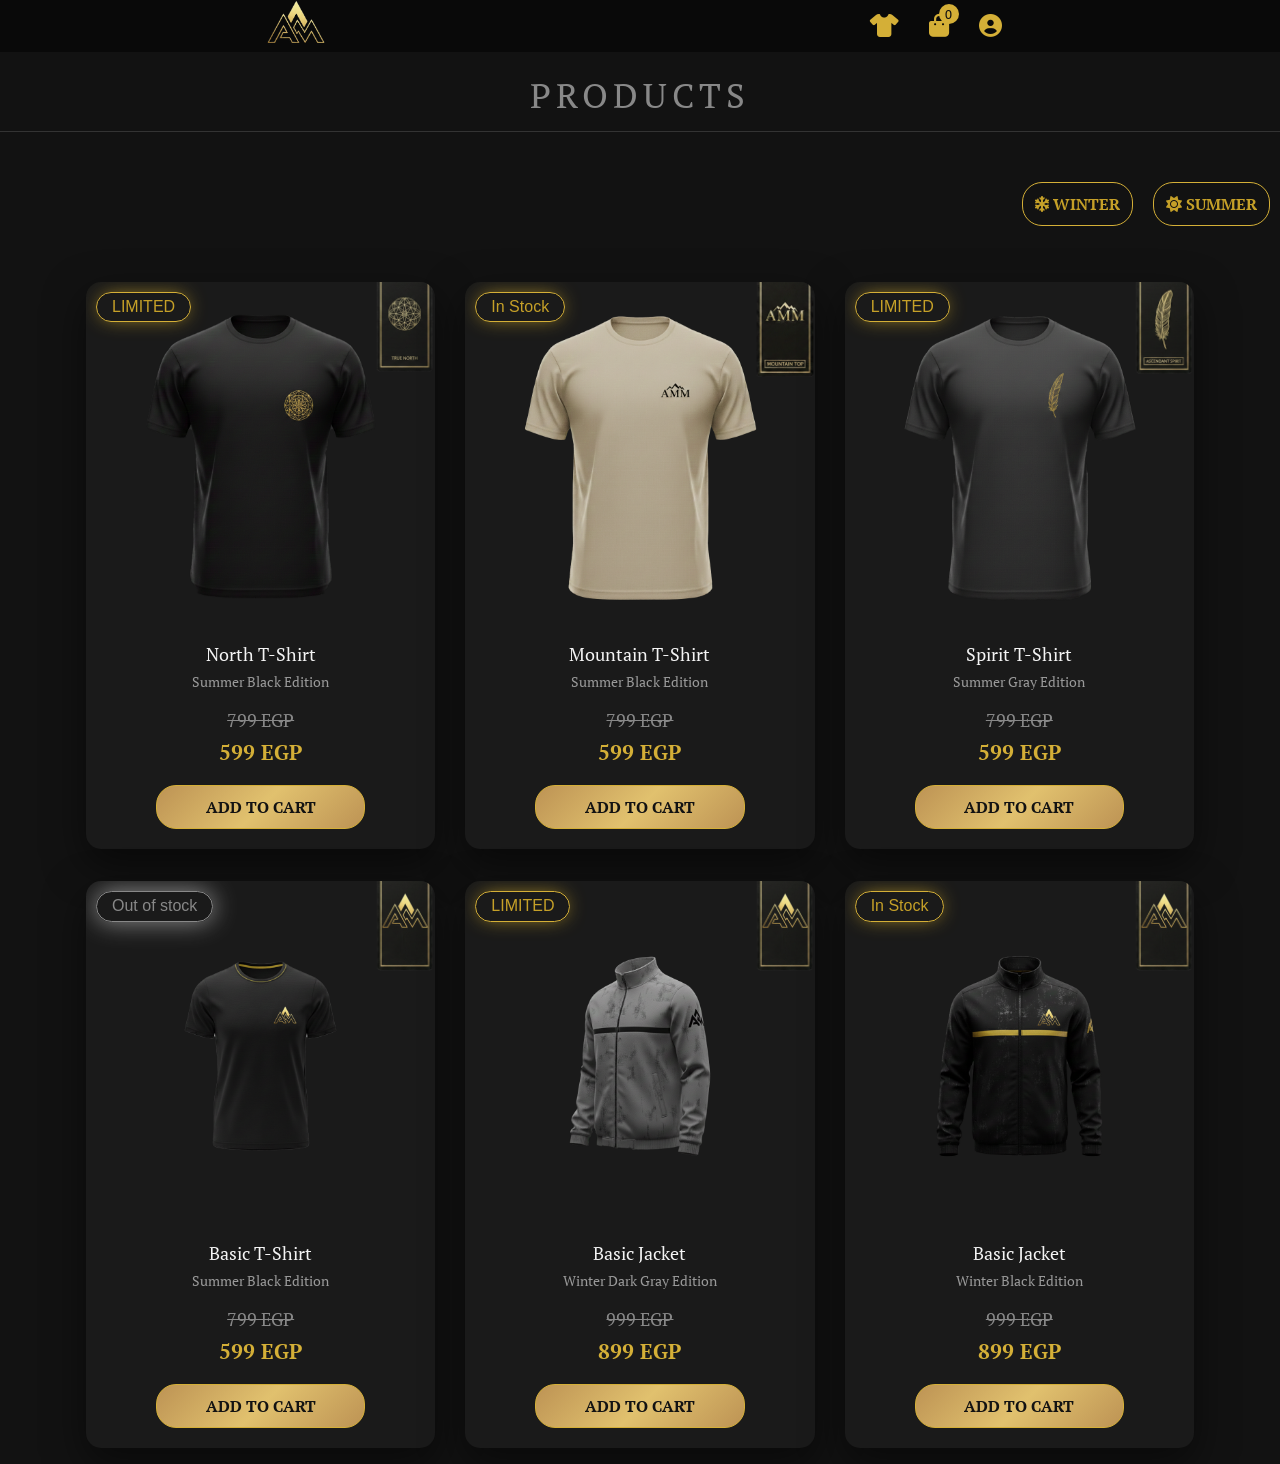
==== itm.html @ 17aece39 "test upload" ====
<!DOCTYPE html>
<html lang="en">
<head>
    <meta charset="UTF-8">
    <meta name="viewport" content="width=device-width, initial-scale=1.0">
    <!-- Add google font here  -->
    <link rel="preconnect" href="https://fonts.googleapis.com">
    <link rel="preconnect" href="https://fonts.gstatic.com" crossorigin>
    <link href="https://fonts.googleapis.com/css2?family=PT+Serif:ital,wght@0,400;0,700;1,400;1,700&display=swap" rel="stylesheet">
    <link rel="stylesheet" href="css/itm.css">
    <link rel="stylesheet" href="css/all.min.css">
    <link rel="stylesheet" href="css/normalize.css">
    <link rel="stylesheet" href="css/main.css">
    <link rel="Icon" href="design/logo.png">
    <title>AMM Store</title>
</head>
<body>
    <!-- Start Cart  -->
    <div class="cart" id="cart">
    </div>
    <!-- End Cart  -->
    <!-- start checkout popup  -->
    <div class="popup" id="checkout">
    </div>
    <!-- end checkout popup  -->
    <!-- Start nav bar section  -->
    <nav class="nav-bar" id="navBar">
    </nav>
    <!-- End nav bar section  -->
    <header>
        <h1>Products</h1>
    </header>
    <section class="products">
        <div class="buttons">
            <a href="#winterSection" class="btn " id="winterBtn" ><i class="fa-solid fa-snowflake"></i> Winter</a>
            <a href="#summerSection" class="btn " id="summerBtn"><i class="fa-solid fa-sun"></i> Summer</a>
        </div>
        <div class="container grid-system-3  " id="summerSection">

        </div>
        <div class="container grid-system-3" id="winterSection" >

        </div>
    </section>
    <script src="js/products.js"></script>
    <script src="js/main.js"></script>
    <script src="js/logic.js"></script>
</body>
</html>
---- css/itm.css ----
*{
    margin: 0;
    padding: 0;
    box-sizing: border-box;
    list-style: none;
    text-decoration: none;
}

html{
    scroll-behavior: smooth;
}
:root {
    --bg-primary: #121212;   
    --bg-secondary: #1a1a1a; 
    --gold-primary: #d4af37;
    --gold-gradient: linear-gradient(135deg, #bd9354 0%, #e1c16e 50%, #bd9354 100%);
    --text-main: #f4f4f4;  
    --text-muted: #888888;   
    --accent-gold: #c5a028;
}
::-webkit-scrollbar{
    width: 15px;
}
::-webkit-scrollbar-track{
    background-color: var(--bg-primary);
}
::-webkit-scrollbar-thumb{
    background: var(--gold-gradient);
}

body{
    font-family: "PT Serif", sans-serif;
    background-color: var(--bg-primary);
}
/* Start navbar styles */

/* End navbar styles */
header {
    text-align: center;
    margin-bottom: 50px;
}

header h1 {
    font-size: 2.2rem;
    letter-spacing: 6px;
    font-weight: normal;
    color: var(--text-muted);
    text-transform: uppercase;
    border-bottom: 1px solid #333;
    padding-bottom: 15px;
    letter-spacing: 5px;
}
.products{
    margin-top: 50px;

}
.products .buttons{
    display: flex;
    align-items: center;
    gap: 20px;
    justify-content: flex-end;
    margin-right: 10px;
    margin-bottom: 20px;
}

.btn{
    padding: 12px;
    background: transparent;
    border: 1px solid var(--gold-primary);
    color: var(--accent-gold);
    cursor: pointer;
    font-weight: bold;
    transition: 0.3s;
    text-transform: uppercase;
    border-radius: 20px;
    margin-bottom: 20px;
    cursor: pointer;
}
.active{
    color: black;
    background-color: var(--gold-primary);
}
---- css/main.css ----
*{
    margin: 0;
    padding: 0;
    box-sizing: border-box;
    list-style: none;
    text-decoration: none;
}

html{
    scroll-behavior: smooth;
}
:root {
    --bg-primary: #121212;   
    --bg-secondary: #1a1a1a; 
    --gold-primary: #d4af37;
    --gold-gradient: linear-gradient(135deg, #bd9354 0%, #e1c16e 50%, #bd9354 100%);
    --text-main: #f4f4f4;  
    --text-muted: #888888;   
    --accent-gold: #c5a028;
}
::-webkit-scrollbar{
    width: 15px;
}
::-webkit-scrollbar-track{
    background-color: var(--bg-primary);
}
::-webkit-scrollbar-thumb{
    background: var(--gold-gradient);
}

body{
    font-family: "PT Serif", serif;
    font-weight: 400;
    background-color: var(--bg-primary);
}

button{
    border: 0;
    background: 0;
}

/* Mobile First Approach (recommended) */
.container {
    width: 100%;
    padding: 1rem;
}

/* Tablet */
@media (min-width: 768px) {
    .container {
        max-width: 720px;
        margin: 0 auto;
    }
}

/* Desktop */
@media (min-width: 1024px) {
    .container {
        max-width: 960px;
    }
}

/* Large Desktop */
@media (min-width: 1200px) {
    .container {
        max-width: 1140px;
    }
}


/* Start Cart styles */
.cart{
    position: fixed;
    top: 0;
    right: -370px;
    bottom: 0;
    z-index: 100;
    background: var(--bg-primary);
    color: var(--text-main);
    border-left: 1px solid var(--text-muted);
    width: 370px;
    padding: 30px;
    display: flex;
    flex-direction: column;
    justify-content: space-between;
    transition: 0.3s ease-in-out;
    text-transform: uppercase;
    
}
.cart.active{
    right: 0;
}

.cart .top_cart{
    display: flex;
    align-items: center;
    justify-content: space-between;
}

.cart .top_cart .close_cart i{
    cursor: pointer;
    font-size: 30px;
}
.cart .top_cart h3{
    font-size: 19px;
    letter-spacing: 4px;
}
.cart .top_cart h3 span{
    color: var(--accent-gold);
}


.cart .items_of_cart{
    padding: 20px 0;
    border-block: 1px solid var(--text-muted);
    margin-block: 20px;
    height: 100%;
    overflow-y: auto;
}

.cart .items_of_cart .item_cart{
    display: flex;
    gap: 20px;
    align-items: center;
    justify-content: flex-start;
    height: 125px;
    border-bottom: 1px solid var(--text-muted);
}
.cart .items_of_cart .item_cart:last-child{
    border-bottom: 0;
    margin-bottom: 0;
}
.cart .items_of_cart .item_cart img{
    width: 85px;
}
.cart .items_of_cart .item_cart .content{
    display: flex;
    flex-direction: column;
    gap: 10px;
    width: 100%;
}
.cart .items_of_cart .item_cart .content .price_cart{
    color: var(--gold-primary);
    font-size: 17px;
    font-weight: bold;
}
.cart .items_of_cart .item_cart h4{
    margin-bottom: 10px;
    font-weight: 600;
    font-size: 14px;
    overflow: hidden;
    text-overflow: ellipsis;
    display: -webkit-box;
}
.cart .items_of_cart .item_cart .delete_item i{
    font-size: 22px;
    cursor: pointer;
    color: var(--text-muted);
    transition: 0.3s;
    margin-left: 5px;
}
.cart .items_of_cart .item_cart .delete_item i:hover{
    color: darkred;
}

.cart .items_of_cart .item_cart .quantity_control{
    display: flex;
    align-self: center;
    gap: 5px;
    margin-top: 5px;
}

.cart .items_of_cart .item_cart .quantity_control span{
    font-size: 18px;
    min-width: 40px;
    display: flex;
    justify-content: center;
    align-items: center;
}

.cart .items_of_cart .item_cart .quantity_control  button{
    width: 27px;
    height: 27px;
    display: flex;
    align-items: center;
    justify-content: center;
    cursor: pointer;
    font-size: 20px;
    border-radius: 20px;
    background-color: var(--bg-secondary);
    color: var(--gold-primary);
    border: 1px solid var(--gold-primary);
}
.cart .bottom_cart .total{
    display: flex;
    justify-content: space-between;
    margin-bottom: 30px;
}
.cart .bottom_cart .price_cart_total{
    color: var(--gold-primary);
    font-size: 20px;
}

.cart .bottom_cart .button_cart{
    display: flex;
    justify-content: space-between;
    align-items: center;
    gap: 20px;
    transition: 0.3s;
}



.cart .bottom_cart .button_cart .btn_cart{
    cursor: pointer;
    transition: 0.3s;
    background: var(--gold-gradient);
    color: black;
    padding: 10px 20px;
    border-radius: 20px;
    text-transform: uppercase;
    text-align: center;
}

.cart .button_cart .checkout{
    background: var(--gold-gradient);

}
.cart .button_cart .checkout.empty{
    pointer-events: none;
    opacity: 0.6;

}
.cart .bottom_cart .button_cart .trans_bg{
    background: transparent;
    color: var(--gold-primary);
    border: 1px solid var(--accent-gold);
}

@media (max-width: 768px){
    .cart{
        width: 100%;
        right: -100%;
    }
    
}
@media (min-width: 1200px){
    .cart .bottom_cart .checkout:hover,
    .cart .bottom_cart .trans_bg:hover{
        scale: 1.1;
    }

}

/* End Cart styles */

/* Start navbar styles */
.nav-bar{
    display: flex;
    justify-content: space-around;
    align-items: center;
    background: rgba(0, 0, 0, 0.5);
    position: sticky;
    top: 0;
    z-index: 10;
}

.nav-bar .logo img{
    width: 64px;
}
.nav-bar  ul{
    display: flex;
    text-align: center;
}
.nav-bar ul li{
    margin: 0px 15px;
}
.nav-bar li i{
    color: var(--gold-primary);
    font-size: 23px;
    cursor: pointer;
}
li.cart-icon{
    position: relative;
}

.nav-bar ul span.count{
    position: absolute;
    top: -10px;
    right: -10px;
    width: 20px;
    height: 20px;
    text-align: center;
    line-height: 20px;
    background: var(--gold-primary);
    color: var(--bg-primary);
    font-size: 13px;
    border-radius: 100%;
}




/* End navbar styles */

/* Start popup styles  */


/* start popup and Checkout form style */
.popup {
    position: fixed;
    top: 0;
    left: 0;
    width: 100%;
    height: 100%;
    background-color: rgba(0, 0, 0, 0.6);
    display: flex;
    justify-content: center;
    align-items: center;
    z-index: 1000;
    opacity: 0;
    visibility: hidden;
    transition: opacity 0.3s ease, visibility 0.3s ease;
}
        
.popup.active {
    opacity: 1;
    visibility: visible;
    transform: scale(1);
}
/* end popup style */

.checkout-container {
    width: 100%;
    max-width: 500px;
    color: var(--text-main);
    padding: 40px;
    background: var(--bg-primary);
    border-radius: 20px;
    box-shadow: 0 20px 50px rgba(0, 0, 0, 0.5);
    border: 1px solid rgba(172, 121, 27, 0.1); 
}

.brand-header {
    text-align: center;
    margin-bottom: 40px;
}

.brand-header h1 {
    font-size: 2.5rem;
    letter-spacing: 5px;
    margin: 0 0 10px 0;
    color: var(--accent-gold);
}

.brand-header p {
    font-size: 0.7rem;
    letter-spacing: 4px;
    color: var(--text-gray);
}

.luxury-form .form-group {
    margin-bottom: 25px;
}

.luxury-form label {
    display: block;
    margin-bottom: 8px;
    letter-spacing: 2px;
    font-size: 0.9rem;
    color: var(--text-gray);
    font-weight: 300;
}

.luxury-form input, 
.luxury-form textarea {
    width: 100%;
    padding: 12px 15px;
    background: #1d1d1d;
    border: 1px solid var(--text-muted);
    border-radius: 8px;
    color: white;
    resize: none;
    font-family: 'Cairo', sans-serif;
    transition: all 0.3s ease;
}

.luxury-form input:focus, 
.luxury-form textarea:focus {
    border-color: var(--accent-gold);
    background: #252525;
    outline: none;
}

.form-row {
    display: grid;
    grid-template-columns: 1fr 1fr;
    gap: 15px;
}

.price-summary {
    text-align: center;
    text-transform: uppercase;
    font-size: 0.9rem;
    color: var(--text-gray);
    margin-bottom: 20px;
}


.price-summary span {
    color: var(--accent-gold);
    font-weight: bold;
    font-size: 1.1rem;
}
.buy-button {
    width: 100%;
    padding: 15px;
    background: var(--gold-gradient);
    border: none;
    border-radius: 8px;
    color: #000;
    font-size: 1.1rem;
    font-weight: 700;
    cursor: pointer;
    transition: transform 0.2s ease, box-shadow 0.2s ease;
    text-transform: uppercase;
}
.cancel-btn {
    background: transparent;
    width: 100%;
    cursor: pointer;
    padding: 15px;
    color: var(--text-muted);
    border-radius: 8px;
    border: 1px solid var(--text-muted);
    margin-top: 10px;
    transition: background 0.3s ease, color 0.3s ease, border-color 0.3s ease;

}
.buy-button:hover {
    transform: translateY(-1px);
    box-shadow: 0 -5px 20px rgba(197, 160, 89, 0.3);
}
.cancel-btn:hover {
    color: var(--text-white);
    border-color: var(--accent-gold);
}
.buy-button:active {
    transform: translateY(0);
}

@media (max-width: 768px) {
    .checkout-container {
        padding: 30px 20px;
    }
}

@media (max-width: 480px) {
    .form-row {
        grid-template-columns: 1fr;
    }
}

/* End popup and Checkout form styles  */






/* Start Hero Section  */
.hero{
    background-image: url("../design/background.png");
    background-position: center;
    object-fit: cover;
    background-size: cover ;
    height: 100vh;
    position: relative;
}

.overlay{
    position: absolute;
    left: 0;
    top: 0;
    width: 100%;
    height: 100%;
    background-color: rgb(0 0 0 / 58%);
}

.hero .text{
    position: absolute;
    left: 50%;
    top: 50%;
    text-align: center;
    transform: translate(-50%, -50%);
    color: var(--text-main);
}
.hero .text h1{
    font-size: 55px;
    margin-bottom: 10px;
    text-transform: uppercase;
    letter-spacing: 5px;
}
.hero .text h3{
    font-size: 26px ;
    text-transform: uppercase;
    margin-bottom: 20px;
    letter-spacing: 5px;
}

.hero .shop-btn{
    background: var(--gold-gradient);
    color: black;
    padding: 14px 25px;
    border-radius: 20px;
    font-size: 17px;
    text-transform: uppercase;
}

/* End Hero Section  */
/* Start items Section  */
.items{
    margin: 50px auto;
}
.grid-system-3{
    display: grid;
    grid-template-columns: repeat(auto-fill, minmax(300px , 1fr));
    gap: 30px;

}
.title{
    color: var(--text-main);
    text-align: center;
    margin-bottom: 15px;
    text-transform: uppercase;
    font-weight: normal;
    letter-spacing: 5px;

}
.product-card {
    background: var(--bg-secondary);
    text-align: center;
    border-radius: 15px;
    transition: all 0.4s ease;
    position: relative;
    overflow: hidden;
    transition: all 0.3s;
}
@media (min-width: 1024px) {
    .product-card:hover{
        border: 1px solid var(--gold-primary);
        transform: translateY(-3px);
    }
    
    /* .product-card:hover .icon{
        top: -70px;
    } */
}



.product-card {
    box-shadow: 0 15px 40px rgba(0, 0, 0, 0.5);
}

.icon{
    position: absolute;
    background-color: var(--main-color);
    color: white;
    font-weight: bold;
    right: -95px;
    top: -130px;
    transition: all 0.3s ease-out;
}
.icon img{
    width: 250px;
}
.status-icon{
    position: absolute;
    background:transparent;
    font-family: sans-serif;
    border: 1px solid var(--gold-primary);
    padding: 5px 15px;
    border-radius: 20px;
    left: 10px;
    top: 10px;
    transition: all 0.3s ease-out;
}

.in-stock{
    box-shadow: 0px 0px 20px -5px var(--accent-gold);
    color: var(--accent-gold);
}

.out-stock{
    box-shadow: 0px 0px 25px 1px var(--text-muted);
    color: var(--text-muted);
    border-color: var(--text-muted);
}
.product-img img{
    width: 100%;
    height: auto;
    border-radius: 10px;
    object-fit: cover;
    transition: all 0.3s;
}

.size-palette{
    display: flex;
    align-items: center;
    justify-content: center;
    gap: 7px;
}
.size-palette .active{
    border: 3px solid var(--accent-gold);
    color: var(--accent-gold);
    background: transparent;
}
.size{
    border: 2px solid var(--text-main);
    border-radius: 50%;
    color: var(--text-main);
    transition: all 0.3s;
    cursor: pointer;
    padding: 10px;
    text-transform: uppercase;
    font-weight: bold;
}

.product-title {
    font-size: 1.1rem;
    color: var(--text-main);
    margin: 10px 0;
    font-weight: 400;
}

.product-desc {
    font-size: 0.85rem;
    color: #999;
    margin-bottom: 20px;
}

.price {
    display: block;
    font-size: 1.3rem;
    font-weight: bold;
    color: var(--gold-primary);
    margin-bottom: 20px;
}

.unactive{
    display: block;
    font-size: 1.1rem;
    margin-bottom: 10px;
    color: var(--text-muted);
    text-decoration: line-through;
}


.buy-btn {
    width: 60%;
    padding: 12px;
    background: var(--gold-gradient);
    border: 1px solid var(--gold-primary);
    color: var(--bg-primary);
    cursor: pointer;
    font-weight: bold;
    text-transform: uppercase;
    transition: all 0.3s;
    border-radius: 20px;
    margin-bottom: 20px;
    cursor: pointer;
}

.buy-btn.in-cart{
    background: transparent;
    color: var(--gold-primary);
    border: 2px solid var(--accent-gold);
    pointer-events: none;
}

/* End items Section  */



/* footer */
.amm-footer {
    background-color: #000000; 
    font-family: 'Poppins', sans-serif; 
    padding: 60px 0 20px 0;
    margin-top: 50px; 
    border-top: 1px solid #c5a059; 
}

.footer-container {
    max-width: 1200px;
    margin: 0 auto;
    padding: 0 20px;
}

.footer-section {
    flex: 1;
    margin-bottom: 30px;
    min-width: 250px; 
    padding: 0 15px;
}



.social-contact-section {
    text-align: center;
    background-color: transparent; 
}


.social-contact-section h2 {
    color: #333;
    font-family: 'Arial', sans-serif;
    font-size: 28px;
    margin-bottom: 30px;
}


.social-container {
    display: flex;
    justify-content: center;
    gap: 20px; 
}


.social-item {
    text-decoration: none;
    display: flex;
    align-items: center;
    justify-content: center;
    width: 70px;
    height: 70px;
    background-color: var(--bg-secondary);
    border: 1px solid var(--bg-secondary7) ; 
    border-radius: 50%;
    transition: transform 0.3s ease, box-shadow 0.3s ease;
}

.icon-circle {
    width: 50px;
    height: 50px;
    background-color: var(--gold-primary); 
    border-radius: 50%;
    display: flex;
    align-items: center;
    justify-content: center;
}

.icon-circle i {
    color: #000; 
    font-size: 22px;
}


.social-item:hover {
    transform: translateY(-5px); 
    box-shadow: 0 10px 20px rgba(0,0,0,0.1);
}

.social-item:hover .icon-circle {
    background-color: #000; 
}

.social-item:hover .icon-circle i {
    color: #f6e80a;
}

.social-icon {
    display: flex;
    align-items: center;
    justify-content: center;
    width: 40px;
    height: 40px;
    border: 1px solid #c5a059; 
    border-radius: 50%;
    color: #c5a059;
    text-decoration: none;
    font-size: 14px;
    transition: all 0.3s ease;
}

.social-icon:hover {
    background-color: #c5a059; 
    color: #000000; 
}

.contact-info {
    font-size: 14px;
    color: #cccccc;
}


.footer-bottom {
    text-align: center;
    margin-top: 40px;
    padding-top: 20px;
    border-top: 1px solid #333; 
}

.footer-bottom p {
    font-size: 12px;
    color: #888888;
}


@media (max-width: 768px) {
    .footer-container {
        flex-direction: column;
        text-align: center;
    }
    .footer-section h3::after {
        margin: 5px auto 0 auto;
    }
    .social-icons {
        justify-content: center;
    }
}
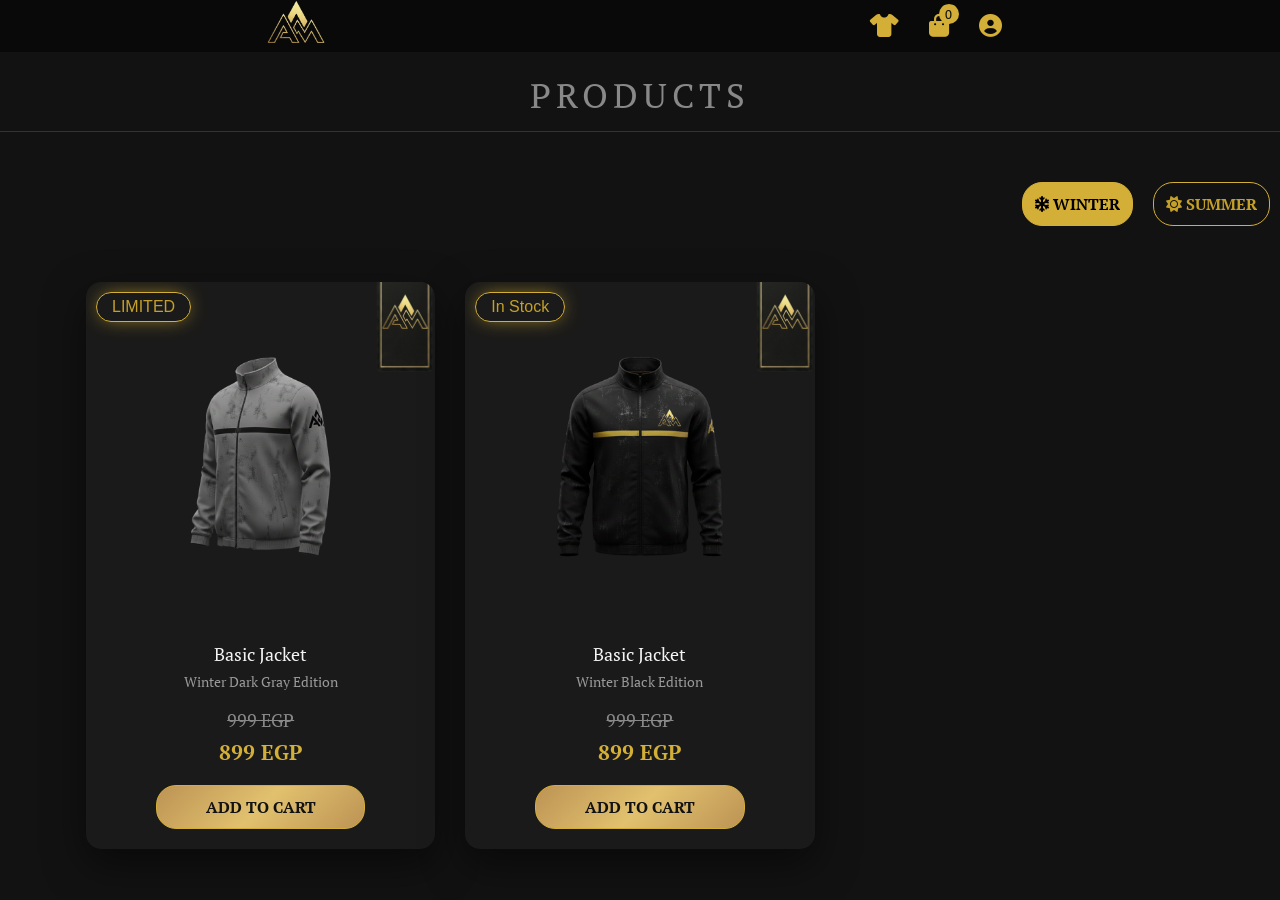
==== commit e7f36b71: "The Last Finish but it's not End" ====
--- a/itm.html
+++ b/itm.html
@@ -1,12 +1,14 @@
 <!DOCTYPE html>
 <html lang="en">
+
 <head>
     <meta charset="UTF-8">
     <meta name="viewport" content="width=device-width, initial-scale=1.0">
     <!-- Add google font here  -->
     <link rel="preconnect" href="https://fonts.googleapis.com">
     <link rel="preconnect" href="https://fonts.gstatic.com" crossorigin>
-    <link href="https://fonts.googleapis.com/css2?family=PT+Serif:ital,wght@0,400;0,700;1,400;1,700&display=swap" rel="stylesheet">
+    <link href="https://fonts.googleapis.com/css2?family=PT+Serif:ital,wght@0,400;0,700;1,400;1,700&display=swap"
+        rel="stylesheet">
     <link rel="stylesheet" href="css/itm.css">
     <link rel="stylesheet" href="css/all.min.css">
     <link rel="stylesheet" href="css/normalize.css">
@@ -14,6 +16,7 @@
     <link rel="Icon" href="design/logo.png">
     <title>AMM Store</title>
 </head>
+
 <body>
     <!-- Start Cart  -->
     <div class="cart" id="cart">
@@ -32,13 +35,13 @@
     </header>
     <section class="products">
         <div class="buttons">
-            <a href="#winterSection" class="btn " id="winterBtn" ><i class="fa-solid fa-snowflake"></i> Winter</a>
+            <a href="#winterSection" class="btn " id="winterBtn"><i class="fa-solid fa-snowflake"></i> Winter</a>
             <a href="#summerSection" class="btn " id="summerBtn"><i class="fa-solid fa-sun"></i> Summer</a>
         </div>
         <div class="container grid-system-3  " id="summerSection">
 
         </div>
-        <div class="container grid-system-3" id="winterSection" >
+        <div class="container grid-system-3" id="winterSection">
 
         </div>
     </section>
@@ -46,4 +49,5 @@
     <script src="js/main.js"></script>
     <script src="js/logic.js"></script>
 </body>
+
 </html>
--- a/css/main.css
+++ b/css/main.css
@@ -1,4 +1,4 @@
-*{
+* {
     margin: 0;
     padding: 0;
     box-sizing: border-box;
@@ -6,35 +6,127 @@
     text-decoration: none;
 }
 
-html{
+html {
     scroll-behavior: smooth;
 }
+
 :root {
-    --bg-primary: #121212;   
-    --bg-secondary: #1a1a1a; 
+    --bg-primary: #121212;
+    --bg-secondary: #1a1a1a;
     --gold-primary: #d4af37;
     --gold-gradient: linear-gradient(135deg, #bd9354 0%, #e1c16e 50%, #bd9354 100%);
-    --text-main: #f4f4f4;  
-    --text-muted: #888888;   
+    --text-main: #f4f4f4;
+    --text-muted: #888888;
     --accent-gold: #c5a028;
 }
-::-webkit-scrollbar{
+
+/* Luxury Preloader */
+#preloader {
+    position: fixed;
+    top: 0;
+    left: 0;
+    width: 100%;
+    height: 100%;
+    background-color: var(--bg-primary);
+    display: flex;
+    justify-content: center;
+    align-items: center;
+    z-index: 9999;
+    transition: opacity 0.8s ease, visibility 0.8s;
+}
+
+.loader-content {
+    text-align: center;
+}
+
+.loader-logo {
+    font-size: 3rem;
+    color: var(--gold-primary);
+    letter-spacing: 15px;
+    margin-bottom: 20px;
+    animation: pulse 2s infinite ease-in-out;
+}
+
+.loader-bar {
+    width: 150px;
+    height: 2px;
+    background: rgba(212, 175, 55, 0.1);
+    position: relative;
+    overflow: hidden;
+    margin: 0 auto;
+}
+
+.loader-bar::after {
+    content: '';
+    position: absolute;
+    top: 0;
+    left: -100%;
+    width: 100%;
+    height: 100%;
+    background: var(--gold-gradient);
+    animation: loading 1.5s infinite;
+}
+
+@keyframes pulse {
+
+    0%,
+    100% {
+        opacity: 0.5;
+        transform: scale(0.95);
+    }
+
+    50% {
+        opacity: 1;
+        transform: scale(1);
+    }
+}
+
+@keyframes loading {
+    to {
+        left: 100%;
+    }
+}
+
+/* Page Transitions */
+.fade-in {
+    animation: fadeInUp 0.8s ease forwards;
+}
+
+@keyframes fadeInUp {
+    from {
+        opacity: 0;
+        transform: translateY(20px);
+    }
+
+    to {
+        opacity: 1;
+        transform: translateY(0);
+    }
+}
+
+.section-transition {
+    transition: opacity 0.4s ease, transform 0.4s ease;
+}
+
+::-webkit-scrollbar {
     width: 15px;
 }
-::-webkit-scrollbar-track{
+
+::-webkit-scrollbar-track {
     background-color: var(--bg-primary);
 }
-::-webkit-scrollbar-thumb{
+
+::-webkit-scrollbar-thumb {
     background: var(--gold-gradient);
 }
 
-body{
+body {
     font-family: "PT Serif", serif;
     font-weight: 400;
     background-color: var(--bg-primary);
 }
 
-button{
+button {
     border: 0;
     background: 0;
 }
@@ -69,7 +161,7 @@
 
 
 /* Start Cart styles */
-.cart{
+.cart {
     position: fixed;
     top: 0;
     right: -370px;
@@ -85,32 +177,39 @@
     justify-content: space-between;
     transition: 0.3s ease-in-out;
     text-transform: uppercase;
-    
-}
-.cart.active{
+
+}
+
+.items_of_cart::-webkit-scrollbar {
+    width: 0px;
+}
+
+.cart.active {
     right: 0;
 }
 
-.cart .top_cart{
+.cart .top_cart {
     display: flex;
     align-items: center;
     justify-content: space-between;
 }
 
-.cart .top_cart .close_cart i{
+.cart .top_cart .close_cart i {
     cursor: pointer;
     font-size: 30px;
 }
-.cart .top_cart h3{
+
+.cart .top_cart h3 {
     font-size: 19px;
     letter-spacing: 4px;
 }
-.cart .top_cart h3 span{
+
+.cart .top_cart h3 span {
     color: var(--accent-gold);
 }
 
 
-.cart .items_of_cart{
+.cart .items_of_cart {
     padding: 20px 0;
     border-block: 1px solid var(--text-muted);
     margin-block: 20px;
@@ -118,7 +217,7 @@
     overflow-y: auto;
 }
 
-.cart .items_of_cart .item_cart{
+.cart .items_of_cart .item_cart {
     display: flex;
     gap: 20px;
     align-items: center;
@@ -126,25 +225,30 @@
     height: 125px;
     border-bottom: 1px solid var(--text-muted);
 }
-.cart .items_of_cart .item_cart:last-child{
+
+.cart .items_of_cart .item_cart:last-child {
     border-bottom: 0;
     margin-bottom: 0;
 }
-.cart .items_of_cart .item_cart img{
+
+.cart .items_of_cart .item_cart img {
     width: 85px;
 }
-.cart .items_of_cart .item_cart .content{
+
+.cart .items_of_cart .item_cart .content {
     display: flex;
     flex-direction: column;
     gap: 10px;
     width: 100%;
 }
-.cart .items_of_cart .item_cart .content .price_cart{
+
+.cart .items_of_cart .item_cart .content .price_cart {
     color: var(--gold-primary);
     font-size: 17px;
     font-weight: bold;
 }
-.cart .items_of_cart .item_cart h4{
+
+.cart .items_of_cart .item_cart h4 {
     margin-bottom: 10px;
     font-weight: 600;
     font-size: 14px;
@@ -152,25 +256,27 @@
     text-overflow: ellipsis;
     display: -webkit-box;
 }
-.cart .items_of_cart .item_cart .delete_item i{
+
+.cart .items_of_cart .item_cart .delete_item i {
     font-size: 22px;
     cursor: pointer;
     color: var(--text-muted);
     transition: 0.3s;
     margin-left: 5px;
 }
-.cart .items_of_cart .item_cart .delete_item i:hover{
+
+.cart .items_of_cart .item_cart .delete_item i:hover {
     color: darkred;
 }
 
-.cart .items_of_cart .item_cart .quantity_control{
+.cart .items_of_cart .item_cart .quantity_control {
     display: flex;
     align-self: center;
     gap: 5px;
     margin-top: 5px;
 }
 
-.cart .items_of_cart .item_cart .quantity_control span{
+.cart .items_of_cart .item_cart .quantity_control span {
     font-size: 18px;
     min-width: 40px;
     display: flex;
@@ -178,7 +284,7 @@
     align-items: center;
 }
 
-.cart .items_of_cart .item_cart .quantity_control  button{
+.cart .items_of_cart .item_cart .quantity_control button {
     width: 27px;
     height: 27px;
     display: flex;
@@ -191,17 +297,19 @@
     color: var(--gold-primary);
     border: 1px solid var(--gold-primary);
 }
-.cart .bottom_cart .total{
+
+.cart .bottom_cart .total {
     display: flex;
     justify-content: space-between;
     margin-bottom: 30px;
 }
-.cart .bottom_cart .price_cart_total{
+
+.cart .bottom_cart .price_cart_total {
     color: var(--gold-primary);
     font-size: 20px;
 }
 
-.cart .bottom_cart .button_cart{
+.cart .bottom_cart .button_cart {
     display: flex;
     justify-content: space-between;
     align-items: center;
@@ -211,7 +319,7 @@
 
 
 
-.cart .bottom_cart .button_cart .btn_cart{
+.cart .bottom_cart .button_cart .btn_cart {
     cursor: pointer;
     transition: 0.3s;
     background: var(--gold-gradient);
@@ -222,31 +330,35 @@
     text-align: center;
 }
 
-.cart .button_cart .checkout{
+.cart .button_cart .checkout {
     background: var(--gold-gradient);
 
 }
-.cart .button_cart .checkout.empty{
+
+.cart .button_cart .checkout.empty {
     pointer-events: none;
     opacity: 0.6;
 
 }
-.cart .bottom_cart .button_cart .trans_bg{
+
+.cart .bottom_cart .button_cart .trans_bg {
     background: transparent;
     color: var(--gold-primary);
     border: 1px solid var(--accent-gold);
 }
 
-@media (max-width: 768px){
-    .cart{
+@media (max-width: 768px) {
+    .cart {
         width: 100%;
         right: -100%;
     }
-    
-}
-@media (min-width: 1200px){
+
+}
+
+@media (min-width: 1200px) {
+
     .cart .bottom_cart .checkout:hover,
-    .cart .bottom_cart .trans_bg:hover{
+    .cart .bottom_cart .trans_bg:hover {
         scale: 1.1;
     }
 
@@ -255,7 +367,7 @@
 /* End Cart styles */
 
 /* Start navbar styles */
-.nav-bar{
+.nav-bar {
     display: flex;
     justify-content: space-around;
     align-items: center;
@@ -265,26 +377,30 @@
     z-index: 10;
 }
 
-.nav-bar .logo img{
+.nav-bar .logo img {
     width: 64px;
 }
-.nav-bar  ul{
+
+.nav-bar ul {
     display: flex;
     text-align: center;
 }
-.nav-bar ul li{
+
+.nav-bar ul li {
     margin: 0px 15px;
 }
-.nav-bar li i{
+
+.nav-bar li i {
     color: var(--gold-primary);
     font-size: 23px;
     cursor: pointer;
 }
-li.cart-icon{
+
+li.cart-icon {
     position: relative;
 }
 
-.nav-bar ul span.count{
+.nav-bar ul span.count {
     position: absolute;
     top: -10px;
     right: -10px;
@@ -322,12 +438,13 @@
     visibility: hidden;
     transition: opacity 0.3s ease, visibility 0.3s ease;
 }
-        
+
 .popup.active {
     opacity: 1;
     visibility: visible;
     transform: scale(1);
 }
+
 /* end popup style */
 
 .checkout-container {
@@ -338,7 +455,7 @@
     background: var(--bg-primary);
     border-radius: 20px;
     box-shadow: 0 20px 50px rgba(0, 0, 0, 0.5);
-    border: 1px solid rgba(172, 121, 27, 0.1); 
+    border: 1px solid rgba(172, 121, 27, 0.1);
 }
 
 .brand-header {
@@ -372,7 +489,7 @@
     font-weight: 300;
 }
 
-.luxury-form input, 
+.luxury-form input,
 .luxury-form textarea {
     width: 100%;
     padding: 12px 15px;
@@ -385,7 +502,7 @@
     transition: all 0.3s ease;
 }
 
-.luxury-form input:focus, 
+.luxury-form input:focus,
 .luxury-form textarea:focus {
     border-color: var(--accent-gold);
     background: #252525;
@@ -412,6 +529,7 @@
     font-weight: bold;
     font-size: 1.1rem;
 }
+
 .buy-button {
     width: 100%;
     padding: 15px;
@@ -425,6 +543,7 @@
     transition: transform 0.2s ease, box-shadow 0.2s ease;
     text-transform: uppercase;
 }
+
 .cancel-btn {
     background: transparent;
     width: 100%;
@@ -437,16 +556,21 @@
     transition: background 0.3s ease, color 0.3s ease, border-color 0.3s ease;
 
 }
+
 .buy-button:hover {
     transform: translateY(-1px);
     box-shadow: 0 -5px 20px rgba(197, 160, 89, 0.3);
 }
+
 .cancel-btn:hover {
     color: var(--text-white);
     border-color: var(--accent-gold);
 }
-.buy-button:active {
-    transform: translateY(0);
+
+.buy-button:active,
+.btn:active,
+.buy-btn:active {
+    transform: scale(0.96);
 }
 
 @media (max-width: 768px) {
@@ -469,16 +593,16 @@
 
 
 /* Start Hero Section  */
-.hero{
+.hero {
     background-image: url("../design/background.png");
     background-position: center;
     object-fit: cover;
-    background-size: cover ;
+    background-size: cover;
     height: 100vh;
     position: relative;
 }
 
-.overlay{
+.overlay {
     position: absolute;
     left: 0;
     top: 0;
@@ -487,7 +611,7 @@
     background-color: rgb(0 0 0 / 58%);
 }
 
-.hero .text{
+.hero .text {
     position: absolute;
     left: 50%;
     top: 50%;
@@ -495,20 +619,22 @@
     transform: translate(-50%, -50%);
     color: var(--text-main);
 }
-.hero .text h1{
+
+.hero .text h1 {
     font-size: 55px;
     margin-bottom: 10px;
     text-transform: uppercase;
     letter-spacing: 5px;
 }
-.hero .text h3{
-    font-size: 26px ;
+
+.hero .text h3 {
+    font-size: 26px;
     text-transform: uppercase;
     margin-bottom: 20px;
     letter-spacing: 5px;
 }
 
-.hero .shop-btn{
+.hero .shop-btn {
     background: var(--gold-gradient);
     color: black;
     padding: 14px 25px;
@@ -519,16 +645,18 @@
 
 /* End Hero Section  */
 /* Start items Section  */
-.items{
+.items {
     margin: 50px auto;
 }
-.grid-system-3{
+
+.grid-system-3 {
     display: grid;
-    grid-template-columns: repeat(auto-fill, minmax(300px , 1fr));
+    grid-template-columns: repeat(auto-fill, minmax(300px, 1fr));
     gap: 30px;
 
 }
-.title{
+
+.title {
     color: var(--text-main);
     text-align: center;
     margin-bottom: 15px;
@@ -537,6 +665,7 @@
     letter-spacing: 5px;
 
 }
+
 .product-card {
     background: var(--bg-secondary);
     text-align: center;
@@ -546,12 +675,14 @@
     overflow: hidden;
     transition: all 0.3s;
 }
+
 @media (min-width: 1024px) {
-    .product-card:hover{
+    .product-card:hover {
         border: 1px solid var(--gold-primary);
-        transform: translateY(-3px);
-    }
-    
+        transform: translateY(-8px);
+        box-shadow: 0 20px 40px rgba(0, 0, 0, 0.7), 0 0 15px rgba(212, 175, 55, 0.2);
+    }
+
     /* .product-card:hover .icon{
         top: -70px;
     } */
@@ -563,7 +694,7 @@
     box-shadow: 0 15px 40px rgba(0, 0, 0, 0.5);
 }
 
-.icon{
+.icon {
     position: absolute;
     background-color: var(--main-color);
     color: white;
@@ -572,12 +703,14 @@
     top: -130px;
     transition: all 0.3s ease-out;
 }
-.icon img{
+
+.icon img {
     width: 250px;
 }
-.status-icon{
+
+.status-icon {
     position: absolute;
-    background:transparent;
+    background: transparent;
     font-family: sans-serif;
     border: 1px solid var(--gold-primary);
     padding: 5px 15px;
@@ -587,17 +720,18 @@
     transition: all 0.3s ease-out;
 }
 
-.in-stock{
+.in-stock {
     box-shadow: 0px 0px 20px -5px var(--accent-gold);
     color: var(--accent-gold);
 }
 
-.out-stock{
+.out-stock {
     box-shadow: 0px 0px 25px 1px var(--text-muted);
     color: var(--text-muted);
     border-color: var(--text-muted);
 }
-.product-img img{
+
+.product-img img {
     width: 100%;
     height: auto;
     border-radius: 10px;
@@ -605,18 +739,20 @@
     transition: all 0.3s;
 }
 
-.size-palette{
+.size-palette {
     display: flex;
     align-items: center;
     justify-content: center;
     gap: 7px;
 }
-.size-palette .active{
+
+.size-palette .active {
     border: 3px solid var(--accent-gold);
     color: var(--accent-gold);
     background: transparent;
 }
-.size{
+
+.size {
     border: 2px solid var(--text-main);
     border-radius: 50%;
     color: var(--text-main);
@@ -648,7 +784,7 @@
     margin-bottom: 20px;
 }
 
-.unactive{
+.unactive {
     display: block;
     font-size: 1.1rem;
     margin-bottom: 10px;
@@ -672,7 +808,7 @@
     cursor: pointer;
 }
 
-.buy-btn.in-cart{
+.buy-btn.in-cart {
     background: transparent;
     color: var(--gold-primary);
     border: 2px solid var(--accent-gold);
@@ -681,15 +817,223 @@
 
 /* End items Section  */
 
+/* Start Collections Section */
+.collections {
+    margin: 80px auto;
+}
+
+.collections-grid {
+    display: grid;
+    grid-template-columns: 1fr;
+    gap: 30px;
+}
+
+@media (min-width: 768px) {
+    .collections-grid {
+        grid-template-columns: 1fr 1fr;
+    }
+    .collection-btn{
+    background: var(--gold-gradient);
+    color: #000;
+    border: 1px solid var(--gold-primary);
+    }
+}
+@media (min-width: 1200px) {
+    .collection-box {
+        height: 450px;
+    }
+    .collection-box:hover {
+        transform: translateY(-5px);
+        border-color: var(--gold-primary);
+        box-shadow: 0 20px 50px rgba(0, 0, 0, 0.7), 0 0 20px rgba(212, 175, 55, 0.3);
+    }
+    .collection-box:hover .collection-overlay {
+        background: linear-gradient(to top, rgba(0, 0, 0, 0.8) 0%, rgba(0, 0, 0, 0.4) 100%);
+    }
+    .collection-text h3 {
+        font-size: 2.5rem;
+    }
+    .collection-btn{
+    background: transparent;
+    color: var(--gold-primary);
+    border: 2px solid var(--accent-gold);
+    }
+    .collection-btn:hover {
+    background: var(--gold-gradient);
+    color: #000;
+    box-shadow: 0 0 15px rgba(212, 175, 55, 0.5);
+    }
+}
+
+.collection-box {
+    position: relative;
+    border-radius: 15px;
+    overflow: hidden;
+    background-size: cover;
+    background-position: center;
+    box-shadow: 0 15px 40px rgba(0, 0, 0, 0.5);
+    transition: transform 0.4s ease;
+    border: 1px solid rgba(212, 175, 55, 0.2);
+}
+
+.collection-box img {
+    width: 100%;
+    height: 100%;
+    object-fit: cover;
+    transition: transform 0.5s ease;
+}
+
+.collection-overlay {
+    position: absolute;
+    top: 0;
+    left: 0;
+    width: 100%;
+    height: 100%;
+    background: linear-gradient(to top, rgba(0, 0, 0, 0.9) 0%, rgba(0, 0, 0, 0.2) 100%);
+    transition: background 0.4s ease;
+}
+
+.collection-text {
+    position: absolute;
+    bottom: 40px;
+    left: 50%;
+    transform: translateX(-50%);
+    text-align: center;
+    width: 100%;
+    z-index: 2;
+}
+
+.collection-text h3 {
+    color: var(--text-main);
+    font-size: 2rem;
+    margin-bottom: 15px;
+    letter-spacing: 3px;
+    text-transform: uppercase;
+    text-shadow: 2px 2px 10px rgba(0, 0, 0, 0.8);
+}
+
+.collection-btn {
+    display: inline-block;
+    padding: 10px 25px;
+    border-radius: 25px;
+    font-weight: bold;
+    text-transform: uppercase;
+    transition: all 0.3s;
+    letter-spacing: 1px;
+}
+
+
+
+/* End Collections Section */
+
+/* Start Brand Story */
+.brand-story {
+    margin: 80px auto;
+    padding: 60px 0;
+    background-color: var(--bg-primary);
+    border-top: 1px solid rgba(212, 175, 55, 0.1);
+    border-bottom: 1px solid rgba(212, 175, 55, 0.1);
+}
+
+.story-wrapper {
+    display: flex;
+    flex-direction: column;
+    gap: 50px;
+    align-items: center;
+}
+
+@media (min-width: 992px) {
+    .story-wrapper {
+        flex-direction: row;
+        align-items: center;
+    }
+}
+
+.story-image {
+    flex: 1;
+    position: relative;
+    border-radius: 15px;
+    overflow: hidden;
+    box-shadow: 0 15px 40px rgba(0, 0, 0, 0.6);
+}
+
+.story-image::after {
+    content: '';
+    position: absolute;
+    top: 0;
+    left: 0;
+    width: 100%;
+    height: 100%;
+    box-shadow: inset 0 0 30px rgba(0, 0, 0, 0.8);
+    pointer-events: none;
+}
+
+.story-image img {
+    width: 100%;
+    height: auto;
+    display: block;
+    transition: transform 0.5s ease;
+}
+
+.story-image:hover img {
+    transform: scale(1.05);
+}
+
+.story-content {
+    flex: 1;
+    padding: 0 20px;
+}
+
+.story-title {
+    color: var(--gold-primary);
+    font-size: 2.5rem;
+    letter-spacing: 5px;
+    margin-bottom: 15px;
+    text-transform: uppercase;
+}
+
+.gold-line {
+    width: 60px;
+    height: 3px;
+    background: var(--gold-gradient);
+    margin-bottom: 25px;
+}
+
+.story-content p {
+    color: var(--text-muted);
+    font-size: 1.1rem;
+    line-height: 1.8;
+    margin-bottom: 20px;
+}
+
+.story-btn {
+    display: inline-block;
+    margin-top: 10px;
+    padding: 12px 30px;
+    background: var(--gold-gradient);
+    color: #000;
+    border-radius: 25px;
+    font-weight: bold;
+    text-transform: uppercase;
+    transition: all 0.3s;
+    letter-spacing: 1px;
+}
+
+.story-btn:hover {
+    box-shadow: 0 5px 20px rgba(212, 175, 55, 0.4);
+    transform: translateY(-2px);
+}
+
+/* End Brand Story */
 
 
 /* footer */
 .amm-footer {
-    background-color: #000000; 
-    font-family: 'Poppins', sans-serif; 
+    background-color: #000000;
+    font-family: 'Poppins', sans-serif;
     padding: 60px 0 20px 0;
-    margin-top: 50px; 
-    border-top: 1px solid #c5a059; 
+    margin-top: 50px;
+    border-top: 1px solid #c5a059;
 }
 
 .footer-container {
@@ -701,7 +1045,7 @@
 .footer-section {
     flex: 1;
     margin-bottom: 30px;
-    min-width: 250px; 
+    min-width: 250px;
     padding: 0 15px;
 }
 
@@ -709,7 +1053,7 @@
 
 .social-contact-section {
     text-align: center;
-    background-color: transparent; 
+    background-color: transparent;
 }
 
 
@@ -724,7 +1068,7 @@
 .social-container {
     display: flex;
     justify-content: center;
-    gap: 20px; 
+    gap: 20px;
 }
 
 
@@ -736,7 +1080,7 @@
     width: 70px;
     height: 70px;
     background-color: var(--bg-secondary);
-    border: 1px solid var(--bg-secondary7) ; 
+    border: 1px solid var(--bg-secondary7);
     border-radius: 50%;
     transition: transform 0.3s ease, box-shadow 0.3s ease;
 }
@@ -744,7 +1088,7 @@
 .icon-circle {
     width: 50px;
     height: 50px;
-    background-color: var(--gold-primary); 
+    background-color: var(--gold-primary);
     border-radius: 50%;
     display: flex;
     align-items: center;
@@ -752,18 +1096,18 @@
 }
 
 .icon-circle i {
-    color: #000; 
+    color: #000;
     font-size: 22px;
 }
 
 
 .social-item:hover {
-    transform: translateY(-5px); 
-    box-shadow: 0 10px 20px rgba(0,0,0,0.1);
+    transform: translateY(-5px);
+    box-shadow: 0 10px 20px rgba(0, 0, 0, 0.1);
 }
 
 .social-item:hover .icon-circle {
-    background-color: #000; 
+    background-color: #000;
 }
 
 .social-item:hover .icon-circle i {
@@ -776,7 +1120,7 @@
     justify-content: center;
     width: 40px;
     height: 40px;
-    border: 1px solid #c5a059; 
+    border: 1px solid #c5a059;
     border-radius: 50%;
     color: #c5a059;
     text-decoration: none;
@@ -785,8 +1129,8 @@
 }
 
 .social-icon:hover {
-    background-color: #c5a059; 
-    color: #000000; 
+    background-color: #c5a059;
+    color: #000000;
 }
 
 .contact-info {
@@ -799,7 +1143,7 @@
     text-align: center;
     margin-top: 40px;
     padding-top: 20px;
-    border-top: 1px solid #333; 
+    border-top: 1px solid #333;
 }
 
 .footer-bottom p {
@@ -813,10 +1157,32 @@
         flex-direction: column;
         text-align: center;
     }
+
     .footer-section h3::after {
         margin: 5px auto 0 auto;
     }
+
     .social-icons {
         justify-content: center;
     }
+}
+
+[dir="rtl"] .icon {
+    right: auto;
+    left: -95px;
+}
+
+
+[dir="rtl"] .cart .items_of_cart .item_cart .delete_item i {
+    margin-left: 0;
+    margin-right: 5px;
+}
+
+[dir="rtl"] .cart .top_cart h3,
+[dir="rtl"] .title h2,
+[dir="rtl"] .hero .text h1,
+[dir="rtl"] .hero .text h3,
+[dir="rtl"] .brand-header h1,
+[dir="rtl"] .brand-header p {
+    letter-spacing: 0;
 }
